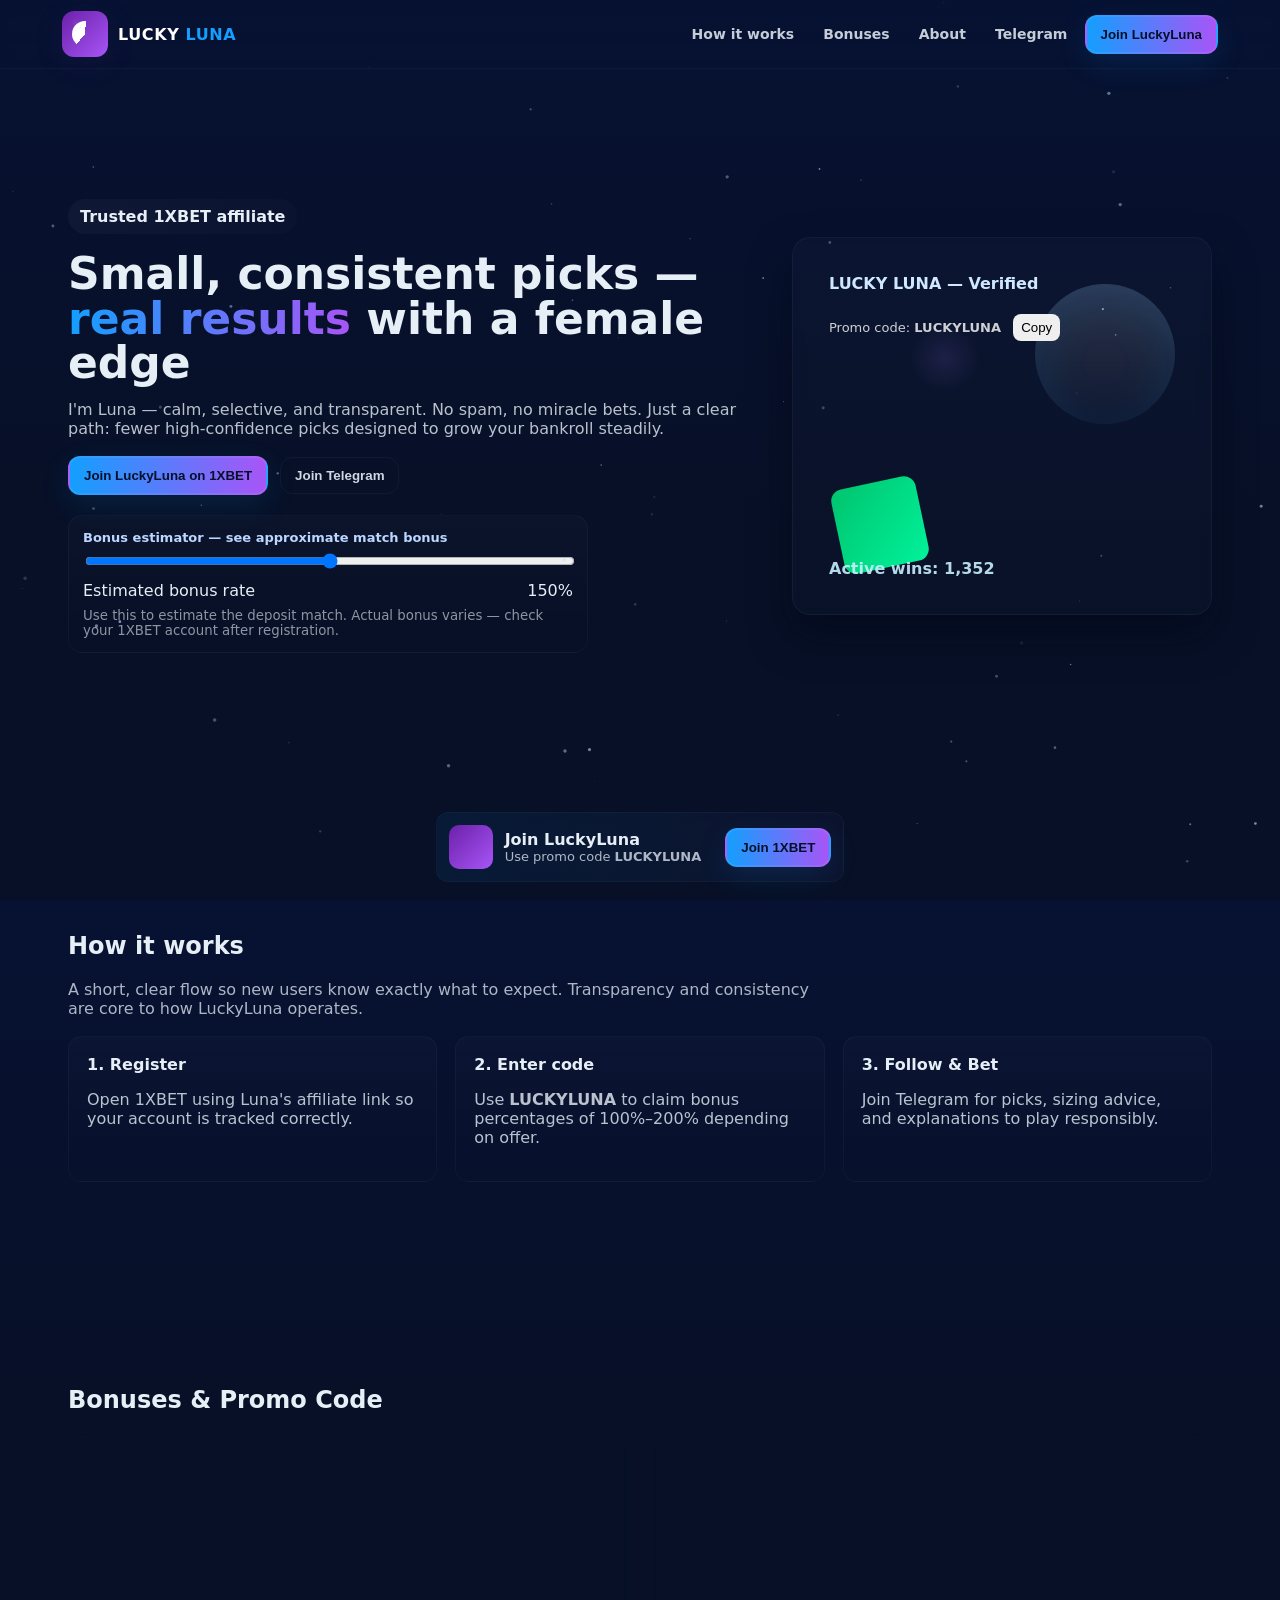
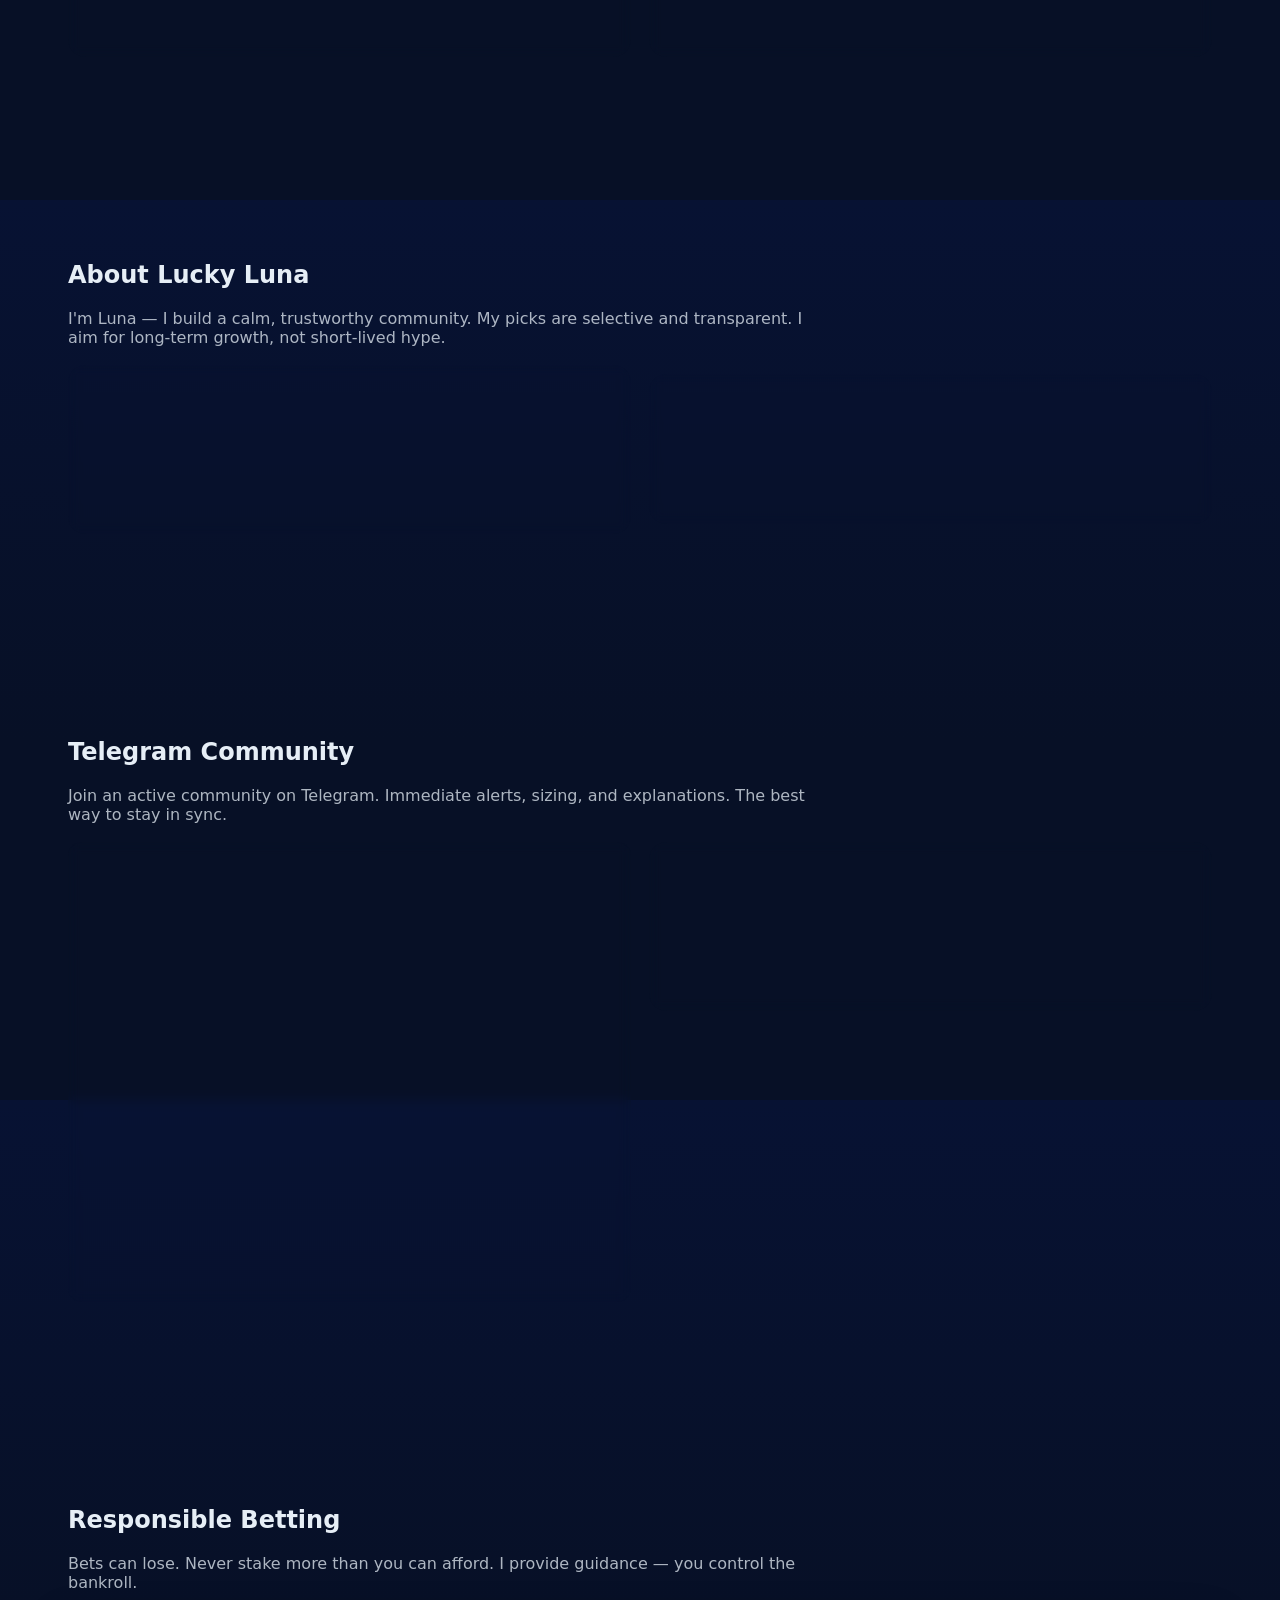
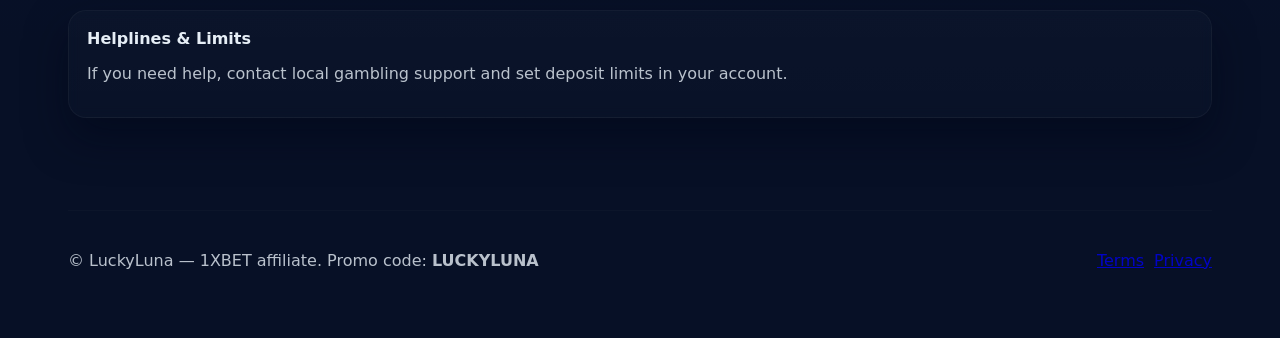
==== index.html @ 3ec14c0b "Create index.html" ====
<!doctype html>
<html lang="en">
<head>
  <meta charset="utf-8" />
  <meta name="viewport" content="width=device-width,initial-scale=1" />
  <title>LuckyLuna — Join Lucky, Win Smart</title>
  <meta name="description" content="LuckyLuna — trusted 1XBET affiliate. Join Luna's Telegram for selective, high-confidence picks. Use promo code LUCKYLUNA." />
  <link rel="icon" href="data:," />
  <style>
    /* ========== VARIABLES ========== */
    :root{
      --blue:#139FFF;
      --navy:#071233;
      --purple-1:#6b21a8;
      --purple-2:#a855f7;
      --gold:#d4af37;
      --glass: rgba(255,255,255,0.06);
      --glass-2: rgba(10,10,30,0.45);
      --max-width:1200px;
      --radius:18px;
      --ease: cubic-bezier(.22,.9,.32,1);
      font-family: Inter, ui-sans-serif, system-ui, -apple-system, 'Segoe UI', Roboto, 'Helvetica Neue', Arial;
    }

    /* ========== LAYOUT ========== */
    *{box-sizing:border-box}
    html,body{height:100%}
    body{
      margin:0;background:linear-gradient(180deg,var(--navy),#071026 60%);
      color:#e6eef6; -webkit-font-smoothing:antialiased; -moz-osx-font-smoothing:grayscale;
      overflow-x:hidden;
    }
    .container{max-width:var(--max-width);margin:0 auto;padding:28px}

    header{position:fixed;left:0;right:0;top:0;z-index:60;backdrop-filter: blur(6px);background:linear-gradient(180deg, rgba(7,18,51,0.55), rgba(7,18,51,0.15));border-bottom:1px solid rgba(255,255,255,0.03)}
    .nav{display:flex;align-items:center;gap:18px;height:68px;max-width:var(--max-width);margin:0 auto;padding:0 22px}
    .brand{display:flex;align-items:center;gap:10px}
    .logo{width:46px;height:46px;border-radius:12px;background: radial-gradient(circle at 30% 25%, rgba(255,255,255,0.06), transparent 10%), linear-gradient(135deg,var(--purple-1),var(--purple-2));display:flex;align-items:center;justify-content:center;box-shadow:0 6px 30px rgba(102,51,153,0.12)}
    .logo .moon{width:26px;height:26px;position:relative}
    .logo .moon:before{content:'';position:absolute;left:0;top:0;width:100%;height:100%;border-radius:50%;background:conic-gradient(from 220deg at 50% 50%, #fff 0 40%, transparent 40%)}
    .wordmark{font-weight:700;font-size:16px;letter-spacing:0.6px}
    .wordmark .luna{color:var(--blue);}

    .spacer{flex:1}
    nav a{color:rgba(230,238,246,0.85);text-decoration:none;padding:8px 12px;border-radius:10px;font-weight:600;font-size:14px}
    nav a:hover{background:rgba(255,255,255,0.03)}
    .cta{background:linear-gradient(90deg,var(--blue),var(--purple-2));padding:10px 14px;border-radius:12px;color:#051029;font-weight:800;border:2px solid rgba(255,255,255,0.06);box-shadow:0 10px 30px rgba(19,159,255,0.12);cursor:pointer}

    /* ========== HERO ========== */
    .hero{min-height:88vh;display:grid;grid-template-columns:1fr 420px;align-items:center;gap:36px;padding-top:96px}
    .hero-left{padding:24px 0}
    .eyebrow{display:inline-block;background:linear-gradient(90deg,rgba(255,255,255,0.03),rgba(255,255,255,0.01));padding:8px 12px;border-radius:999px;font-weight:700;margin-bottom:18px}
    h1{font-size:44px;line-height:1.02;margin:0 0 14px}
    .h-accent{background:linear-gradient(90deg,var(--blue),var(--purple-2));-webkit-background-clip:text;background-clip:text;color:transparent}
    p.lead{color:rgba(230,238,246,0.8);font-size:16px;margin:0 0 18px}
    .cta-row{display:flex;gap:12px;align-items:center}

    /* bonus estimator */
    .estimator{margin-top:20px;background:linear-gradient(180deg, rgba(255,255,255,0.02), transparent);padding:14px;border-radius:14px;border:1px solid rgba(255,255,255,0.03);max-width:520px}
    .estimator label{display:block;color:#bcd6ff;font-weight:700;font-size:13px;margin-bottom:6px}
    .slider{width:100%}
    .est-result{display:flex;justify-content:space-between;align-items:center;margin-top:8px}

    /* right panel card */
    .card{background:linear-gradient(180deg, rgba(255,255,255,0.02), rgba(255,255,255,0.01));padding:18px;border-radius:18px;border:1px solid rgba(255,255,255,0.04);backdrop-filter: blur(6px);box-shadow:0 20px 40px rgba(2,6,23,0.5)}
    .moon-visual{height:340px;position:relative;border-radius:12px;overflow:hidden;background:radial-gradient(ellipse at 35% 30%, rgba(167,119,255,0.12), transparent 10%)}
    .moon-visual .moon{position:absolute;right:18px;top:28px;width:140px;height:140px;border-radius:50%;box-shadow:0 10px 50px rgba(19,159,255,0.12) inset;background:linear-gradient(180deg,#ffffff22,#ffffff05)}
    .clover{position:absolute;left:26px;bottom:28px;width:86px;height:86px;border-radius:12px;background:linear-gradient(135deg,#00c46e,#00f29b);transform:rotate(-12deg);display:flex;align-items:center;justify-content:center}

    /* sections */
    section{padding:92px 0}
    .grid-3{display:grid;grid-template-columns:repeat(3,1fr);gap:18px}
    .feature{padding:18px;border-radius:14px;background:linear-gradient(180deg, rgba(255,255,255,0.02), transparent);border:1px solid rgba(255,255,255,0.03)}

    /* telegram preview */
    .tg-preview{background:linear-gradient(180deg,#06102a 0%, rgba(9,15,38,0.6) 100%);border-radius:14px;padding:12px;height:460px;overflow:hidden}
    .tg-header{display:flex;align-items:center;gap:10px;padding:8px}
    .tg-msg{background:linear-gradient(180deg, rgba(255,255,255,0.02), transparent);padding:12px;border-radius:12px;margin:8px 0;max-width:340px}

    /* footer */
    footer{padding:40px 0;border-top:1px solid rgba(255,255,255,0.02)}

    /* responsive */
    @media (max-width:980px){
      .hero{grid-template-columns:1fr;gap:18px;padding-top:120px}
      .moon-visual{height:260px}
      .grid-3{grid-template-columns:1fr}
      nav a.hide-mobile{display:none}
    }

    /* small micro animations */
    .pulse{animation:pulse 3s infinite}
    @keyframes pulse{0%{transform:scale(1)}50%{transform:scale(1.02)}100%{transform:scale(1)}}
    .floaty{animation:floaty 8s infinite}
    @keyframes floaty{0%{transform:translateY(0)}50%{transform:translateY(-10px)}100%{transform:translateY(0)}}

    /* sticky CTA */
    .sticky-cta{position:fixed;left:18px;right:18px;bottom:18px;z-index:80;display:flex;justify-content:center}
    .sticky-inner{max-width:900px;background:linear-gradient(90deg, rgba(19,159,255,0.08), rgba(168,101,255,0.04));padding:12px;border-radius:12px;display:flex;align-items:center;gap:12px;backdrop-filter: blur(6px);border:1px solid rgba(255,255,255,0.03)}

    /* exit modal */
    .modal{position:fixed;inset:0;background:linear-gradient(180deg, rgba(2,4,20,0.6), rgba(2,4,20,0.85));display:flex;align-items:center;justify-content:center;z-index:200;display:none}
    .modal .modal-card{width:560px;padding:26px;border-radius:14px;background:linear-gradient(180deg, rgba(255,255,255,0.02), transparent);border:1px solid rgba(255,255,255,0.04)}
  </style>
</head>
<body>
  <header>
    <div class="nav container">
      <div class="brand">
        <div class="logo" aria-hidden>
          <div class="moon"></div>
        </div>
        <div class="wordmark"><span style="color:#fff;font-weight:800">LUCKY</span> <span class="luna">LUNA</span></div>
      </div>
      <div class="spacer"></div>
      <nav>
        <a href="#how" class="hide-mobile">How it works</a>
        <a href="#bonuses" class="hide-mobile">Bonuses</a>
        <a href="#about" class="hide-mobile">About</a>
        <a href="#telegram">Telegram</a>
        <button class="cta" id="topCta">Join LuckyLuna</button>
      </nav>
    </div>
  </header>

  <main class="container">
    <!-- HERO -->
    <section class="hero">
      <div class="hero-left">
        <div class="eyebrow">Trusted 1XBET affiliate</div>
        <h1>Small, consistent picks — <span class="h-accent">real results</span> with a female edge</h1>
        <p class="lead">I'm Luna — calm, selective, and transparent. No spam, no miracle bets. Just a clear path: fewer high-confidence picks designed to grow your bankroll steadily.</p>
        <div class="cta-row">
          <button class="cta" id="joinBtn">Join LuckyLuna on 1XBET</button>
          <button id="tgJoin" style="background:transparent;border:1px solid rgba(255,255,255,0.04);padding:10px 14px;border-radius:12px;color:rgba(230,238,246,0.9);font-weight:700">Join Telegram</button>
        </div>

        <div class="estimator" aria-hidden>
          <label for="depositRange">Bonus estimator — see approximate match bonus</label>
          <input id="depositRange" class="slider" type="range" min="100" max="200" step="1" value="150">
          <div class="est-result">
            <div>Estimated bonus rate</div>
            <div id="estVal">150%</div>
          </div>
          <small style="opacity:0.6;display:block;margin-top:8px">Use this to estimate the deposit match. Actual bonus varies — check your 1XBET account after registration.</small>
        </div>
      </div>

      <div class="card">
        <div class="moon-visual">
          <div class="moon pulse"></div>
          <div class="clover floaty"></div>
          <div style="position:absolute;left:18px;top:18px;color:#cfe8ff;font-weight:700">LUCKY LUNA — Verified</div>
          <div style="position:absolute;left:18px;top:58px;color:rgba(255,255,255,0.8);font-size:13px">Promo code: <strong id="promo">LUCKYLUNA</strong> <button id="copyPromo" style="margin-left:8px;padding:6px 8px;border-radius:8px;border:none;cursor:pointer">Copy</button></div>
          <div style="position:absolute;left:18px;bottom:18px;color:rgba(200,240,255,0.9);font-weight:700">Active wins: <span id="wins">1,352</span></div>
        </div>
      </div>
    </section>

    <!-- HOW IT WORKS -->
    <section id="how">
      <h2>How it works</h2>
      <p style="max-width:760px;color:rgba(230,238,246,0.75)">A short, clear flow so new users know exactly what to expect. Transparency and consistency are core to how LuckyLuna operates.</p>
      <div class="grid-3" style="margin-top:18px">
        <div class="feature" id="step1"><strong>1. Register</strong><p style="opacity:0.8">Open 1XBET using Luna's affiliate link so your account is tracked correctly.</p></div>
        <div class="feature" id="step2"><strong>2. Enter code</strong><p style="opacity:0.8">Use <strong>LUCKYLUNA</strong> to claim bonus percentages of 100%–200% depending on offer.</p></div>
        <div class="feature" id="step3"><strong>3. Follow & Bet</strong><p style="opacity:0.8">Join Telegram for picks, sizing advice, and explanations to play responsibly.</p></div>
      </div>
    </section>

    <!-- BONUSES -->
    <section id="bonuses">
      <h2>Bonuses & Promo Code</h2>
      <div style="display:flex;gap:18px;flex-wrap:wrap;margin-top:18px">
        <div class="card" style="flex:1;min-width:260px">
          <h3>Sports bonus</h3>
          <p style="opacity:0.8">Typical deposit match for new users. Use the estimator above for a quick idea.</p>
          <ul style="opacity:0.9">
            <li>Copy promo code with one tap</li>
            <li>Tiered bonus — check your region</li>
            <li>Wagering requirements apply</li>
          </ul>
        </div>
        <div class="card" style="flex:1;min-width:260px">
          <h3>Casino offers</h3>
          <p style="opacity:0.8">Different campaigns for casino players. Always read terms.</p>
        </div>
      </div>
    </section>

    <!-- ABOUT -->
    <section id="about">
      <h2>About Lucky Luna</h2>
      <p style="max-width:760px;color:rgba(230,238,246,0.75)">I'm Luna — I build a calm, trustworthy community. My picks are selective and transparent. I aim for long-term growth, not short-lived hype.</p>
      <div style="display:flex;gap:18px;align-items:center;margin-top:18px;flex-wrap:wrap">
        <div class="card" style="min-width:320px;flex:1">
          <h3>My promise</h3>
          <ul style="opacity:0.9">
            <li>Explain every pick</li>
            <li>Publish results & staking plans</li>
            <li>Respect bankroll management</li>
          </ul>
        </div>
        <div class="card" style="min-width:280px;flex:1">
          <h3>Visual proof</h3>
          <p style="opacity:0.8">Live counters and selective screenshot proof shared for transparency.</p>
        </div>
      </div>
    </section>

    <!-- TELEGRAM -->
    <section id="telegram">
      <h2>Telegram Community</h2>
      <p style="max-width:760px;color:rgba(230,238,246,0.75)">Join an active community on Telegram. Immediate alerts, sizing, and explanations. The best way to stay in sync.</p>
      <div style="display:flex;gap:18px;margin-top:18px;flex-wrap:wrap">
        <div style="flex:1;min-width:320px">
          <div class="tg-preview card">
            <div class="tg-header"><div style="width:42px;height:42px;border-radius:10px;background:linear-gradient(135deg,var(--purple-1),var(--purple-2));"></div><div><strong>LuckyLuna</strong><div style="opacity:0.6;font-size:13px">Verified picks • 1XBET affiliate</div></div></div>
            <div class="tg-msg"><strong>Match: Arsenal vs Chelsea</strong><div style="opacity:0.8;font-size:13px">Single — Arsenal +0.75 — Stake: 2 units — Reason: strong away form</div></div>
            <div class="tg-msg" style="background:linear-gradient(90deg, rgba(19,159,255,0.04), transparent)"><strong>Win: +1.8 units</strong><div style="opacity:0.85;font-size:13px">Closed pick with proof attached in the channel.</div></div>
            <div style="position:absolute;right:14px;bottom:14px"><button class="cta" id="tgCta">Open Telegram</button></div>
          </div>
        </div>

        <div style="flex:1;min-width:280px">
          <div class="card">
            <h3>Why join</h3>
            <ul style="opacity:0.9">
              <li>Instant push alerts</li>
              <li>Short analysis & staking size</li>
              <li>Community chat (VIP later)</li>
            </ul>
          </div>
        </div>
      </div>
    </section>

    <!-- RESPONSIBLE BETTING -->
    <section id="responsible">
      <h2>Responsible Betting</h2>
      <p style="max-width:760px;color:rgba(230,238,246,0.75)">Bets can lose. Never stake more than you can afford. I provide guidance — you control the bankroll.</p>
      <div style="margin-top:18px" class="card">
        <strong>Helplines & Limits</strong>
        <p style="opacity:0.8">If you need help, contact local gambling support and set deposit limits in your account.</p>
      </div>
    </section>

    <footer>
      <div style="display:flex;align-items:center;justify-content:space-between;gap:18px;flex-wrap:wrap">
        <div style="opacity:0.8">© LuckyLuna — 1XBET affiliate. Promo code: <strong>LUCKYLUNA</strong></div>
        <div style="display:flex;gap:10px;align-items:center"><a href="#" style="opacity:0.8">Terms</a><a href="#" style="opacity:0.8">Privacy</a></div>
      </div>
    </footer>
  </main>

  <div class="sticky-cta">
    <div class="sticky-inner">
      <div style="display:flex;align-items:center;gap:12px">
        <div style="width:44px;height:44px;border-radius:10px;background:linear-gradient(135deg,var(--purple-1),var(--purple-2))"></div>
        <div>
          <div style="font-weight:800">Join LuckyLuna</div>
          <div style="opacity:0.75;font-size:13px">Use promo code <strong>LUCKYLUNA</strong></div>
        </div>
      </div>
      <div style="flex:1"></div>
      <button class="cta" id="stickyJoin">Join 1XBET</button>
    </div>
  </div>

  <!-- Exit modal -->
  <div class="modal" id="exitModal" role="dialog" aria-hidden>
    <div class="modal-card">
      <h3>Wait — grab the bonus</h3>
      <p style="opacity:0.85">Use the promo code <strong>LUCKYLUNA</strong> and get a bonus on your first deposit. Quick link below.</p>
      <div style="display:flex;gap:8px;justify-content:flex-end;margin-top:18px">
        <button id="closeExit" style="padding:8px 12px;border-radius:10px;background:transparent;border:1px solid rgba(255,255,255,0.04)">No thanks</button>
        <button class="cta" id="exitJoin">Claim bonus</button>
      </div>
    </div>
  </div>

  <script>
    // ========== CONFIG ==========
    const AFFILIATE_LINK = 'https://example-affiliate-1xbet.com/?ref=LUCKYLUNA'; // REPLACE
    const TELEGRAM_LINK = 'https://t.me/yourchannel'; // REPLACE
    const PROMO = 'LUCKYLUNA';

    // copy promo
    document.getElementById('copyPromo').addEventListener('click', async ()=>{
      try{ await navigator.clipboard.writeText(PROMO); alert('Promo code copied!'); }
      catch(e){ prompt('Copy promo code', PROMO); }
    });

    // estimator
    const range = document.getElementById('depositRange');
    const estVal = document.getElementById('estVal');
    range.addEventListener('input', ()=>{ estVal.textContent = range.value + '%' });

    // ctas
    function openAffiliate(){ window.open(AFFILIATE_LINK, '_blank'); }
    function openTelegram(){ window.open(TELEGRAM_LINK, '_blank'); }
    document.getElementById('joinBtn').addEventListener('click', openAffiliate);
    document.getElementById('topCta').addEventListener('click', openAffiliate);
    document.getElementById('stickyJoin').addEventListener('click', openAffiliate);
    document.getElementById('tgJoin').addEventListener('click', openTelegram);
    document.getElementById('tgCta').addEventListener('click', openTelegram);

    // sticky animation: pop once when scrolled
    let popped=false; window.addEventListener('scroll', ()=>{ const s = document.querySelector('.sticky-inner'); if(!popped && window.scrollY>200){ s.style.transform='translateY(-6px)'; s.style.transition='transform .45s var(--ease)'; popped=true; setTimeout(()=>s.style.transform='translateY(0)',900); } });

    // exit-intent modal (desktop: mouseleave; mobile: timer)
    let exitShown=false;
    function showExit(){ if(exitShown) return; exitShown=true; document.getElementById('exitModal').style.display='flex'; }
    document.getElementById('closeExit').addEventListener('click', ()=>{ document.getElementById('exitModal').style.display='none'; });
    document.getElementById('exitJoin').addEventListener('click', ()=>{ openAffiliate(); document.getElementById('exitModal').style.display='none'; });
    document.addEventListener('mouseout', (e)=>{ if(e.clientY < 10 && !exitShown) showExit(); });
    // mobile fallback: show after 20s
    setTimeout(()=>{ if(window.innerWidth<800 && !exitShown) showExit(); },20000);

    // small animated counters (fake live)
    function randomInt(min,max){return Math.floor(Math.random()*(max-min+1))+min}
    const winsEl = document.getElementById('wins');
    setInterval(()=>{ winsEl.textContent = (1350 + randomInt(0,50)).toString(); },4200);

    // simple deep-link hash nav smooth scroll
    document.querySelectorAll('a[href^="#"]').forEach(a=>{ a.addEventListener('click', (e)=>{ e.preventDefault(); const target = document.querySelector(a.getAttribute('href')); if(target) target.scrollIntoView({behavior:'smooth',block:'start'}); }); });

    // lightweight particle effect (canvas)
    (function(){ const canvas = document.createElement('canvas'); canvas.style.position='fixed'; canvas.style.left=0; canvas.style.top=0; canvas.style.width='100%'; canvas.style.height='100%'; canvas.style.zIndex=0; canvas.style.pointerEvents='none'; document.body.appendChild(canvas);
      const ctx = canvas.getContext('2d'); function resize(){ canvas.width = innerWidth; canvas.height = innerHeight; }
      addEventListener('resize', resize); resize();
      const particles=[]; for(let i=0;i<70;i++){ particles.push({x:Math.random()*canvas.width,y:Math.random()*canvas.height,alpha:Math.random()*0.6+0.1,r:Math.random()*1.4+0.4,vy:Math.random()*0.3+0.05}) }
      function frame(){ ctx.clearRect(0,0,canvas.width,canvas.height); for(const p of particles){ p.y -= p.vy; if(p.y<0) p.y = canvas.height + Math.random()*40; ctx.globalAlpha = p.alpha; ctx.beginPath(); ctx.arc(p.x,p.y,p.r,0,Math.PI*2); ctx.fillStyle = '#bcd6ff'; ctx.fill(); }
        requestAnimationFrame(frame);
      }
      frame();
    })();

    // small onboarding microflow for affiliates to update links (dev-friendly)
    // NOTE: replace AFFILIATE_LINK and TELEGRAM_LINK with actual URLs
  </script>
</body>
</html>
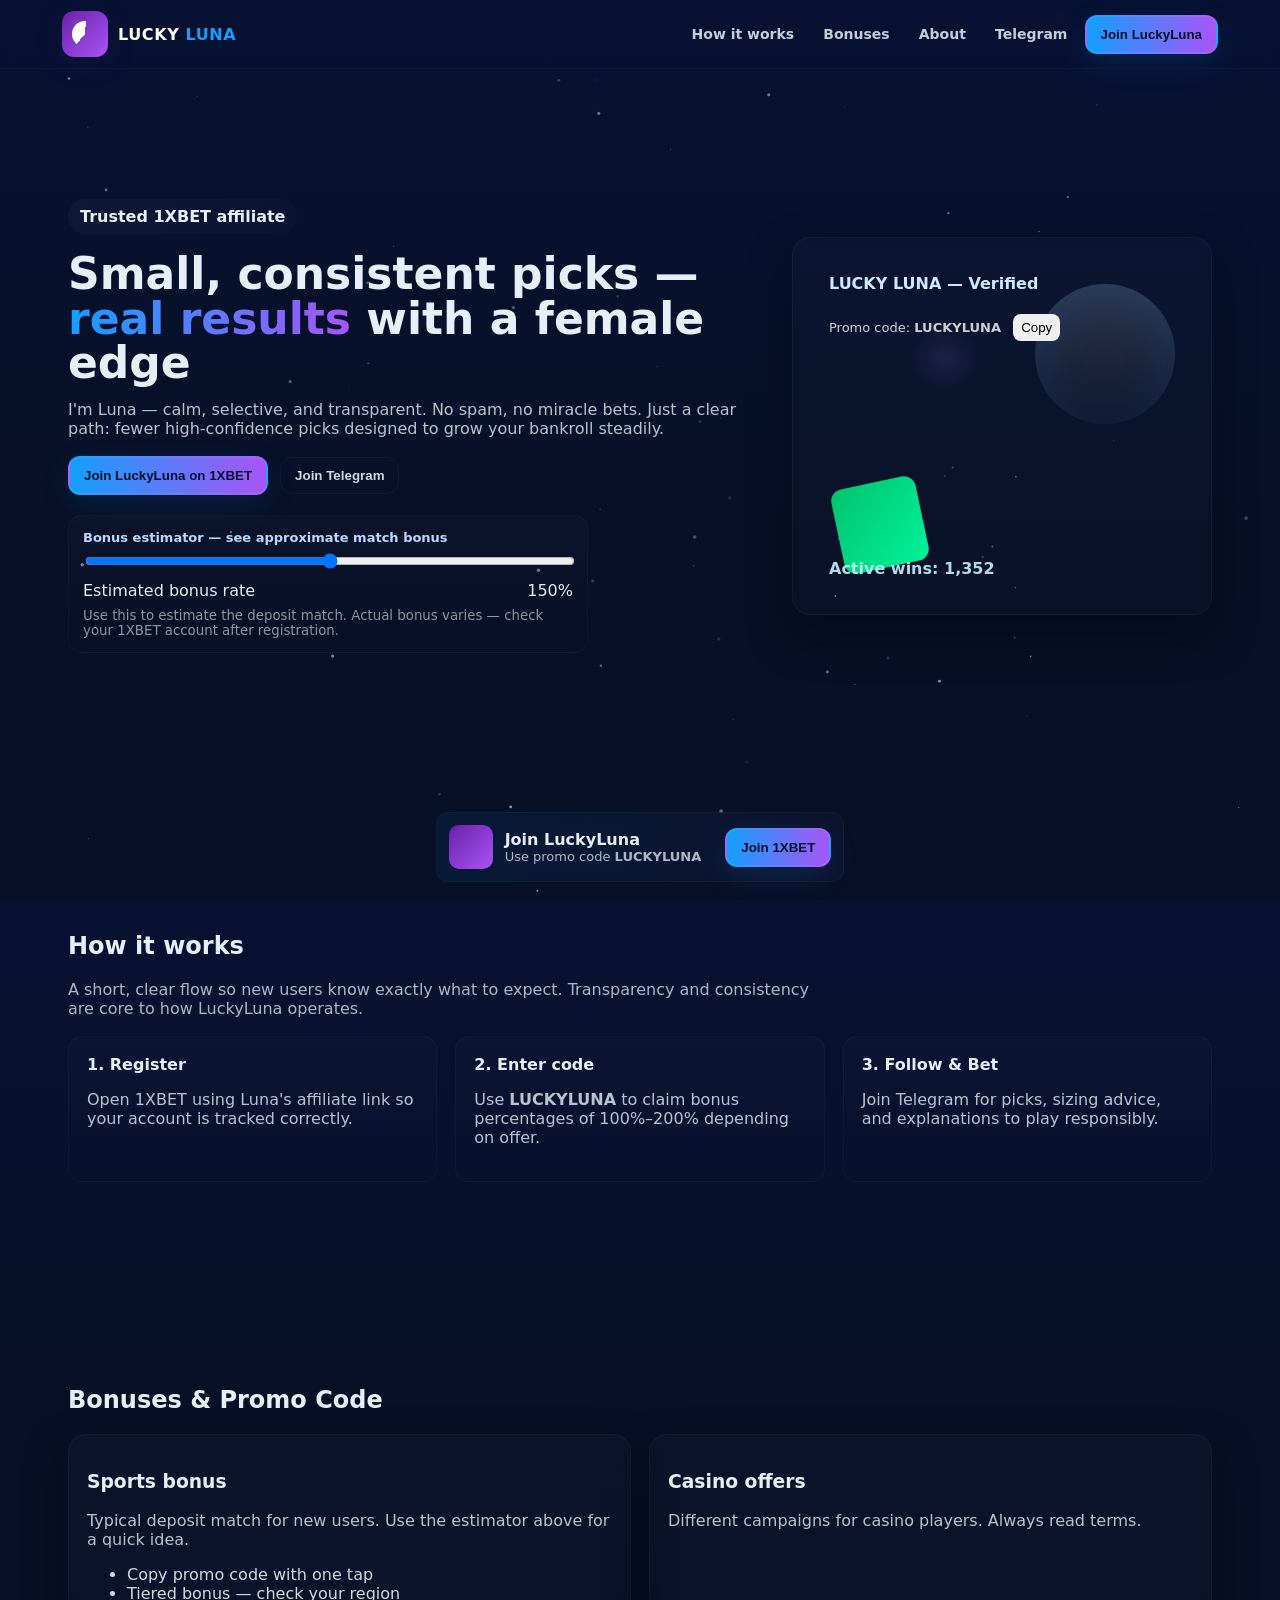
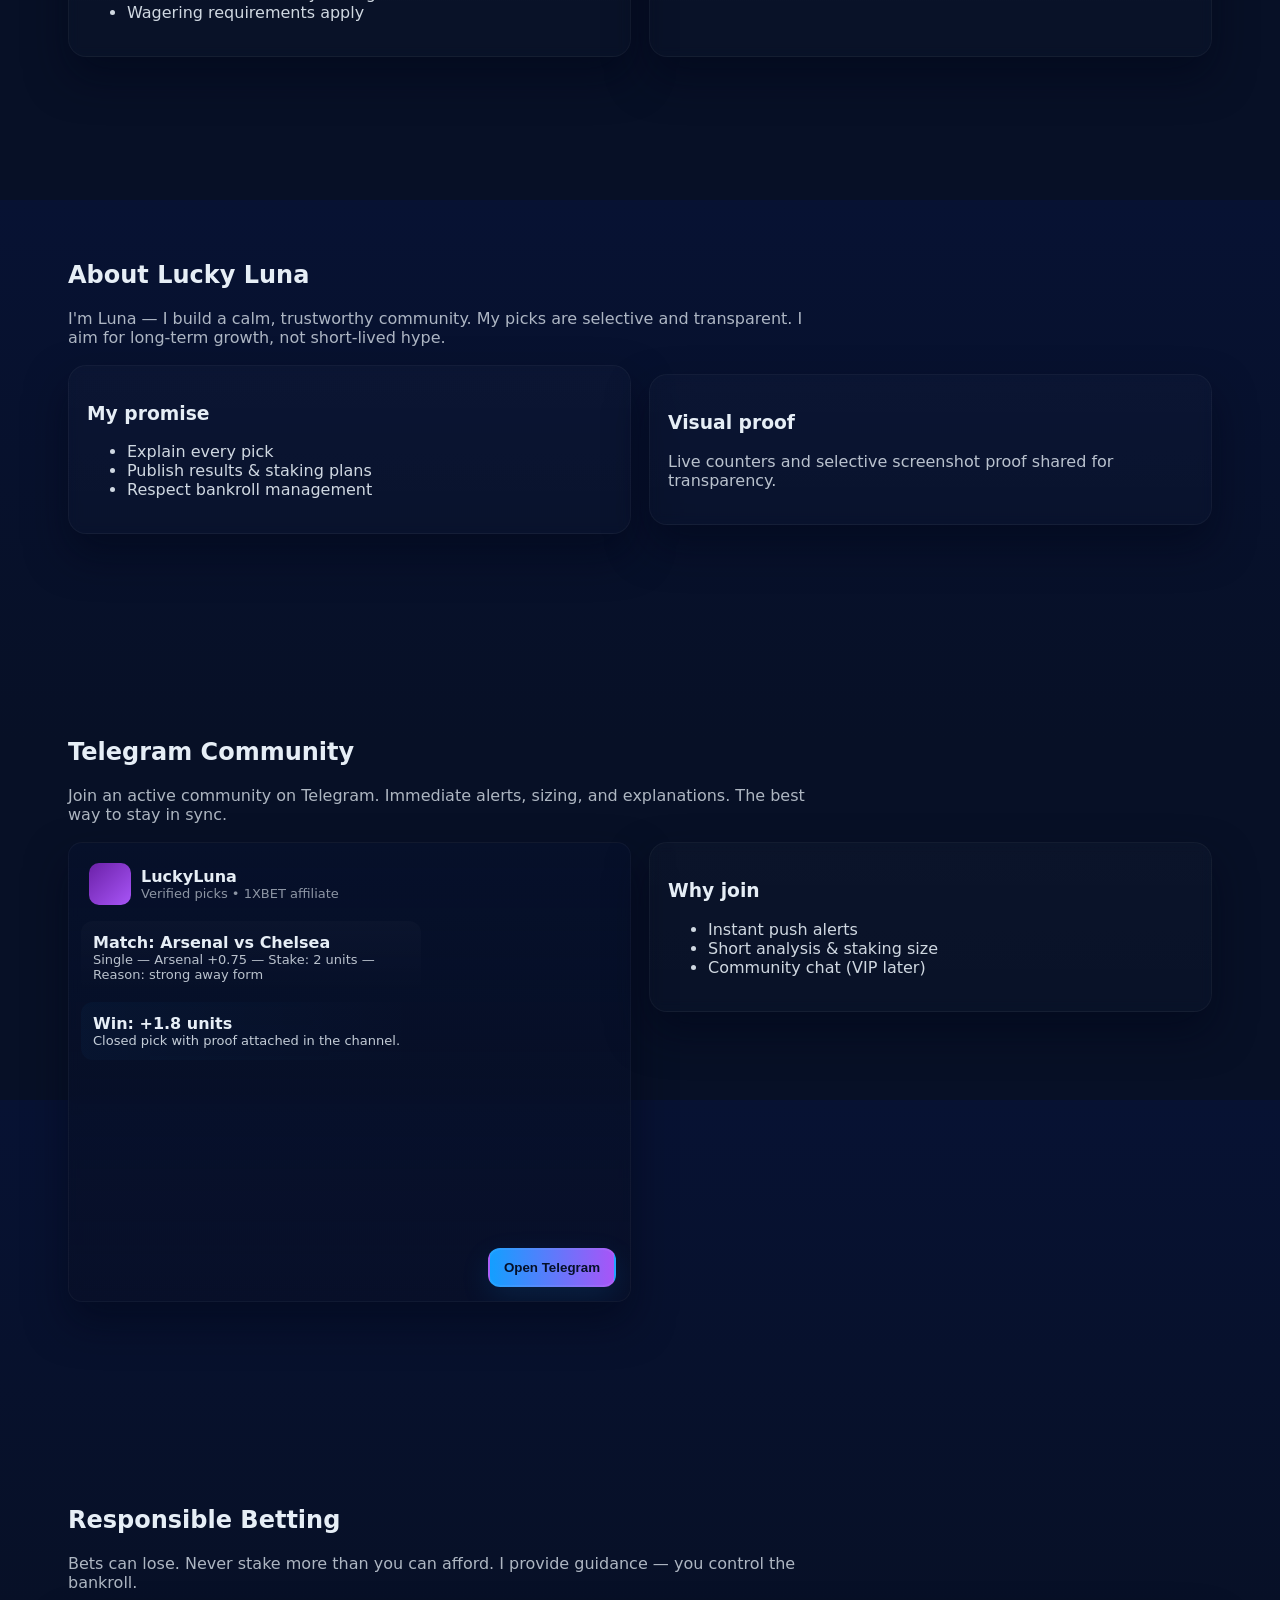
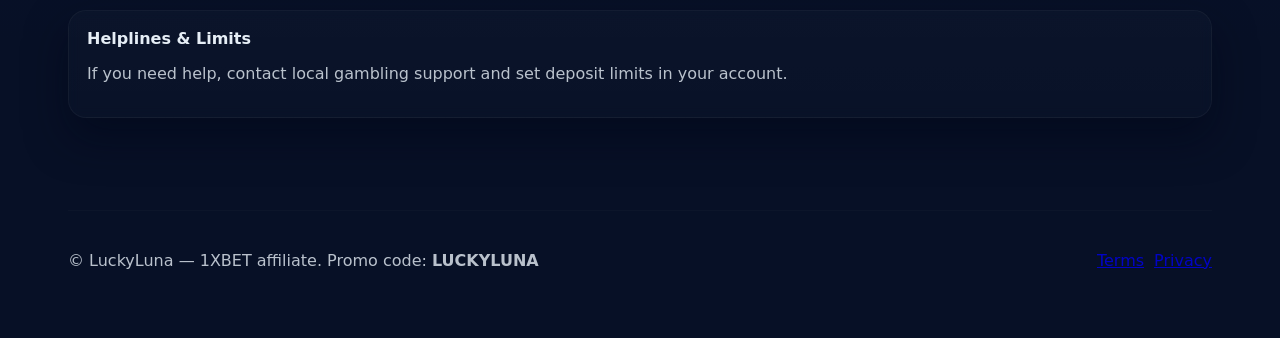
==== commit 560545e4: "Update index.html" ====
--- a/index.html
+++ b/index.html
@@ -281,9 +281,9 @@
 
   <script>
     // ========== CONFIG ==========
-    const AFFILIATE_LINK = 'https://example-affiliate-1xbet.com/?ref=LUCKYLUNA'; // REPLACE
-    const TELEGRAM_LINK = 'https://t.me/yourchannel'; // REPLACE
-    const PROMO = 'LUCKYLUNA';
+    const AFFILIATE_LINK = 'https://1xbet.com/en?tag=d_5038058m_1599c_'; // REPLACE
+    const TELEGRAM_LINK = 'https://t.me/LuckyLunaSignals'; // REPLACE
+    const PROMO = 'LLUNA1X';
 
     // copy promo
     document.getElementById('copyPromo').addEventListener('click', async ()=>{
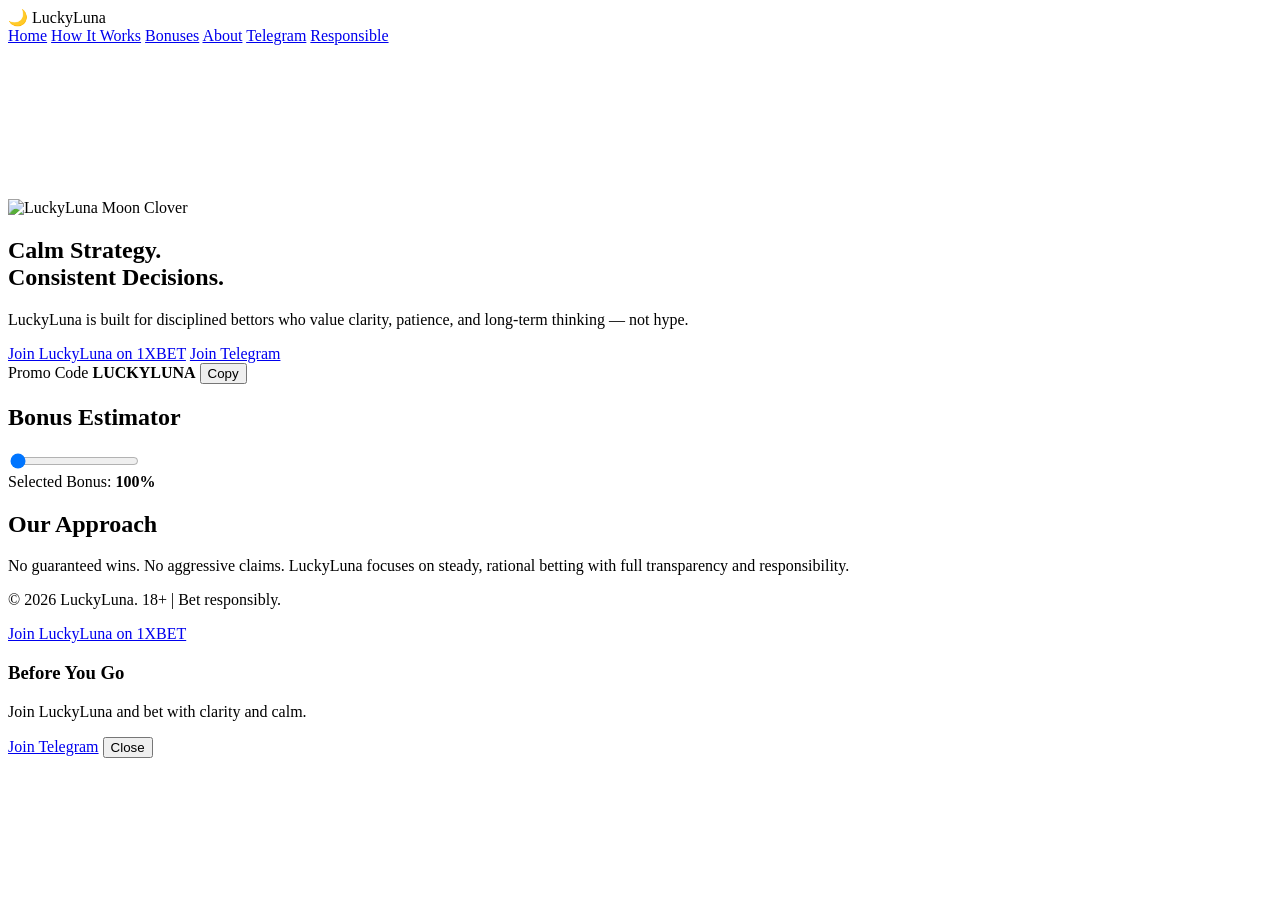
==== commit 8cfce8ac: "Create index.html" ====
--- a/index.html
+++ b/index.html
@@ -1,343 +1,94 @@
-<!doctype html>
+<!DOCTYPE html>
 <html lang="en">
 <head>
-  <meta charset="utf-8" />
-  <meta name="viewport" content="width=device-width,initial-scale=1" />
-  <title>LuckyLuna — Join Lucky, Win Smart</title>
-  <meta name="description" content="LuckyLuna — trusted 1XBET affiliate. Join Luna's Telegram for selective, high-confidence picks. Use promo code LUCKYLUNA." />
-  <link rel="icon" href="data:," />
-  <style>
-    /* ========== VARIABLES ========== */
-    :root{
-      --blue:#139FFF;
-      --navy:#071233;
-      --purple-1:#6b21a8;
-      --purple-2:#a855f7;
-      --gold:#d4af37;
-      --glass: rgba(255,255,255,0.06);
-      --glass-2: rgba(10,10,30,0.45);
-      --max-width:1200px;
-      --radius:18px;
-      --ease: cubic-bezier(.22,.9,.32,1);
-      font-family: Inter, ui-sans-serif, system-ui, -apple-system, 'Segoe UI', Roboto, 'Helvetica Neue', Arial;
-    }
-
-    /* ========== LAYOUT ========== */
-    *{box-sizing:border-box}
-    html,body{height:100%}
-    body{
-      margin:0;background:linear-gradient(180deg,var(--navy),#071026 60%);
-      color:#e6eef6; -webkit-font-smoothing:antialiased; -moz-osx-font-smoothing:grayscale;
-      overflow-x:hidden;
-    }
-    .container{max-width:var(--max-width);margin:0 auto;padding:28px}
-
-    header{position:fixed;left:0;right:0;top:0;z-index:60;backdrop-filter: blur(6px);background:linear-gradient(180deg, rgba(7,18,51,0.55), rgba(7,18,51,0.15));border-bottom:1px solid rgba(255,255,255,0.03)}
-    .nav{display:flex;align-items:center;gap:18px;height:68px;max-width:var(--max-width);margin:0 auto;padding:0 22px}
-    .brand{display:flex;align-items:center;gap:10px}
-    .logo{width:46px;height:46px;border-radius:12px;background: radial-gradient(circle at 30% 25%, rgba(255,255,255,0.06), transparent 10%), linear-gradient(135deg,var(--purple-1),var(--purple-2));display:flex;align-items:center;justify-content:center;box-shadow:0 6px 30px rgba(102,51,153,0.12)}
-    .logo .moon{width:26px;height:26px;position:relative}
-    .logo .moon:before{content:'';position:absolute;left:0;top:0;width:100%;height:100%;border-radius:50%;background:conic-gradient(from 220deg at 50% 50%, #fff 0 40%, transparent 40%)}
-    .wordmark{font-weight:700;font-size:16px;letter-spacing:0.6px}
-    .wordmark .luna{color:var(--blue);}
-
-    .spacer{flex:1}
-    nav a{color:rgba(230,238,246,0.85);text-decoration:none;padding:8px 12px;border-radius:10px;font-weight:600;font-size:14px}
-    nav a:hover{background:rgba(255,255,255,0.03)}
-    .cta{background:linear-gradient(90deg,var(--blue),var(--purple-2));padding:10px 14px;border-radius:12px;color:#051029;font-weight:800;border:2px solid rgba(255,255,255,0.06);box-shadow:0 10px 30px rgba(19,159,255,0.12);cursor:pointer}
-
-    /* ========== HERO ========== */
-    .hero{min-height:88vh;display:grid;grid-template-columns:1fr 420px;align-items:center;gap:36px;padding-top:96px}
-    .hero-left{padding:24px 0}
-    .eyebrow{display:inline-block;background:linear-gradient(90deg,rgba(255,255,255,0.03),rgba(255,255,255,0.01));padding:8px 12px;border-radius:999px;font-weight:700;margin-bottom:18px}
-    h1{font-size:44px;line-height:1.02;margin:0 0 14px}
-    .h-accent{background:linear-gradient(90deg,var(--blue),var(--purple-2));-webkit-background-clip:text;background-clip:text;color:transparent}
-    p.lead{color:rgba(230,238,246,0.8);font-size:16px;margin:0 0 18px}
-    .cta-row{display:flex;gap:12px;align-items:center}
-
-    /* bonus estimator */
-    .estimator{margin-top:20px;background:linear-gradient(180deg, rgba(255,255,255,0.02), transparent);padding:14px;border-radius:14px;border:1px solid rgba(255,255,255,0.03);max-width:520px}
-    .estimator label{display:block;color:#bcd6ff;font-weight:700;font-size:13px;margin-bottom:6px}
-    .slider{width:100%}
-    .est-result{display:flex;justify-content:space-between;align-items:center;margin-top:8px}
-
-    /* right panel card */
-    .card{background:linear-gradient(180deg, rgba(255,255,255,0.02), rgba(255,255,255,0.01));padding:18px;border-radius:18px;border:1px solid rgba(255,255,255,0.04);backdrop-filter: blur(6px);box-shadow:0 20px 40px rgba(2,6,23,0.5)}
-    .moon-visual{height:340px;position:relative;border-radius:12px;overflow:hidden;background:radial-gradient(ellipse at 35% 30%, rgba(167,119,255,0.12), transparent 10%)}
-    .moon-visual .moon{position:absolute;right:18px;top:28px;width:140px;height:140px;border-radius:50%;box-shadow:0 10px 50px rgba(19,159,255,0.12) inset;background:linear-gradient(180deg,#ffffff22,#ffffff05)}
-    .clover{position:absolute;left:26px;bottom:28px;width:86px;height:86px;border-radius:12px;background:linear-gradient(135deg,#00c46e,#00f29b);transform:rotate(-12deg);display:flex;align-items:center;justify-content:center}
-
-    /* sections */
-    section{padding:92px 0}
-    .grid-3{display:grid;grid-template-columns:repeat(3,1fr);gap:18px}
-    .feature{padding:18px;border-radius:14px;background:linear-gradient(180deg, rgba(255,255,255,0.02), transparent);border:1px solid rgba(255,255,255,0.03)}
-
-    /* telegram preview */
-    .tg-preview{background:linear-gradient(180deg,#06102a 0%, rgba(9,15,38,0.6) 100%);border-radius:14px;padding:12px;height:460px;overflow:hidden}
-    .tg-header{display:flex;align-items:center;gap:10px;padding:8px}
-    .tg-msg{background:linear-gradient(180deg, rgba(255,255,255,0.02), transparent);padding:12px;border-radius:12px;margin:8px 0;max-width:340px}
-
-    /* footer */
-    footer{padding:40px 0;border-top:1px solid rgba(255,255,255,0.02)}
-
-    /* responsive */
-    @media (max-width:980px){
-      .hero{grid-template-columns:1fr;gap:18px;padding-top:120px}
-      .moon-visual{height:260px}
-      .grid-3{grid-template-columns:1fr}
-      nav a.hide-mobile{display:none}
-    }
-
-    /* small micro animations */
-    .pulse{animation:pulse 3s infinite}
-    @keyframes pulse{0%{transform:scale(1)}50%{transform:scale(1.02)}100%{transform:scale(1)}}
-    .floaty{animation:floaty 8s infinite}
-    @keyframes floaty{0%{transform:translateY(0)}50%{transform:translateY(-10px)}100%{transform:translateY(0)}}
-
-    /* sticky CTA */
-    .sticky-cta{position:fixed;left:18px;right:18px;bottom:18px;z-index:80;display:flex;justify-content:center}
-    .sticky-inner{max-width:900px;background:linear-gradient(90deg, rgba(19,159,255,0.08), rgba(168,101,255,0.04));padding:12px;border-radius:12px;display:flex;align-items:center;gap:12px;backdrop-filter: blur(6px);border:1px solid rgba(255,255,255,0.03)}
-
-    /* exit modal */
-    .modal{position:fixed;inset:0;background:linear-gradient(180deg, rgba(2,4,20,0.6), rgba(2,4,20,0.85));display:flex;align-items:center;justify-content:center;z-index:200;display:none}
-    .modal .modal-card{width:560px;padding:26px;border-radius:14px;background:linear-gradient(180deg, rgba(255,255,255,0.02), transparent);border:1px solid rgba(255,255,255,0.04)}
-  </style>
+  <meta charset="UTF-8" />
+  <title>LuckyLuna — Calm, Consistent Betting on 1XBET</title>
+  <meta name="viewport" content="width=device-width, initial-scale=1.0" />
+  <meta name="description" content="LuckyLuna — a premium 1XBET affiliate focused on calm strategy, transparency, and long-term consistency." />
+  <link rel="stylesheet" href="assets/styles.css" />
 </head>
 <body>
-  <header>
-    <div class="nav container">
-      <div class="brand">
-        <div class="logo" aria-hidden>
-          <div class="moon"></div>
-        </div>
-        <div class="wordmark"><span style="color:#fff;font-weight:800">LUCKY</span> <span class="luna">LUNA</span></div>
-      </div>
-      <div class="spacer"></div>
-      <nav>
-        <a href="#how" class="hide-mobile">How it works</a>
-        <a href="#bonuses" class="hide-mobile">Bonuses</a>
-        <a href="#about" class="hide-mobile">About</a>
-        <a href="#telegram">Telegram</a>
-        <button class="cta" id="topCta">Join LuckyLuna</button>
-      </nav>
+
+<header class="site-header">
+  <div class="container nav">
+    <div class="brand">🌙 LuckyLuna</div>
+    <nav>
+      <a href="index.html">Home</a>
+      <a href="how-it-works.html">How It Works</a>
+      <a href="bonuses.html">Bonuses</a>
+      <a href="about.html">About</a>
+      <a href="telegram.html">Telegram</a>
+      <a href="responsible.html">Responsible</a>
+    </nav>
+  </div>
+</header>
+
+<main>
+
+<section class="hero">
+  <canvas id="particles"></canvas>
+
+  <div class="hero-content">
+    <div class="hero-visual">
+      <img src="assets/images/moon-clover.svg" class="floating-moon" alt="LuckyLuna Moon Clover" />
     </div>
-  </header>
 
-  <main class="container">
-    <!-- HERO -->
-    <section class="hero">
-      <div class="hero-left">
-        <div class="eyebrow">Trusted 1XBET affiliate</div>
-        <h1>Small, consistent picks — <span class="h-accent">real results</span> with a female edge</h1>
-        <p class="lead">I'm Luna — calm, selective, and transparent. No spam, no miracle bets. Just a clear path: fewer high-confidence picks designed to grow your bankroll steadily.</p>
-        <div class="cta-row">
-          <button class="cta" id="joinBtn">Join LuckyLuna on 1XBET</button>
-          <button id="tgJoin" style="background:transparent;border:1px solid rgba(255,255,255,0.04);padding:10px 14px;border-radius:12px;color:rgba(230,238,246,0.9);font-weight:700">Join Telegram</button>
-        </div>
+    <h1>Calm Strategy.<br>Consistent Decisions.</h1>
+    <p class="hero-sub">
+      LuckyLuna is built for disciplined bettors who value clarity, patience,
+      and long-term thinking — not hype.
+    </p>
 
-        <div class="estimator" aria-hidden>
-          <label for="depositRange">Bonus estimator — see approximate match bonus</label>
-          <input id="depositRange" class="slider" type="range" min="100" max="200" step="1" value="150">
-          <div class="est-result">
-            <div>Estimated bonus rate</div>
-            <div id="estVal">150%</div>
-          </div>
-          <small style="opacity:0.6;display:block;margin-top:8px">Use this to estimate the deposit match. Actual bonus varies — check your 1XBET account after registration.</small>
-        </div>
-      </div>
+    <div class="cta-group">
+      <a href="https://1xbet.com" class="btn primary">Join LuckyLuna on 1XBET</a>
+      <a href="telegram.html" class="btn secondary">Join Telegram</a>
+    </div>
 
-      <div class="card">
-        <div class="moon-visual">
-          <div class="moon pulse"></div>
-          <div class="clover floaty"></div>
-          <div style="position:absolute;left:18px;top:18px;color:#cfe8ff;font-weight:700">LUCKY LUNA — Verified</div>
-          <div style="position:absolute;left:18px;top:58px;color:rgba(255,255,255,0.8);font-size:13px">Promo code: <strong id="promo">LUCKYLUNA</strong> <button id="copyPromo" style="margin-left:8px;padding:6px 8px;border-radius:8px;border:none;cursor:pointer">Copy</button></div>
-          <div style="position:absolute;left:18px;bottom:18px;color:rgba(200,240,255,0.9);font-weight:700">Active wins: <span id="wins">1,352</span></div>
-        </div>
-      </div>
-    </section>
-
-    <!-- HOW IT WORKS -->
-    <section id="how">
-      <h2>How it works</h2>
-      <p style="max-width:760px;color:rgba(230,238,246,0.75)">A short, clear flow so new users know exactly what to expect. Transparency and consistency are core to how LuckyLuna operates.</p>
-      <div class="grid-3" style="margin-top:18px">
-        <div class="feature" id="step1"><strong>1. Register</strong><p style="opacity:0.8">Open 1XBET using Luna's affiliate link so your account is tracked correctly.</p></div>
-        <div class="feature" id="step2"><strong>2. Enter code</strong><p style="opacity:0.8">Use <strong>LUCKYLUNA</strong> to claim bonus percentages of 100%–200% depending on offer.</p></div>
-        <div class="feature" id="step3"><strong>3. Follow & Bet</strong><p style="opacity:0.8">Join Telegram for picks, sizing advice, and explanations to play responsibly.</p></div>
-      </div>
-    </section>
-
-    <!-- BONUSES -->
-    <section id="bonuses">
-      <h2>Bonuses & Promo Code</h2>
-      <div style="display:flex;gap:18px;flex-wrap:wrap;margin-top:18px">
-        <div class="card" style="flex:1;min-width:260px">
-          <h3>Sports bonus</h3>
-          <p style="opacity:0.8">Typical deposit match for new users. Use the estimator above for a quick idea.</p>
-          <ul style="opacity:0.9">
-            <li>Copy promo code with one tap</li>
-            <li>Tiered bonus — check your region</li>
-            <li>Wagering requirements apply</li>
-          </ul>
-        </div>
-        <div class="card" style="flex:1;min-width:260px">
-          <h3>Casino offers</h3>
-          <p style="opacity:0.8">Different campaigns for casino players. Always read terms.</p>
-        </div>
-      </div>
-    </section>
-
-    <!-- ABOUT -->
-    <section id="about">
-      <h2>About Lucky Luna</h2>
-      <p style="max-width:760px;color:rgba(230,238,246,0.75)">I'm Luna — I build a calm, trustworthy community. My picks are selective and transparent. I aim for long-term growth, not short-lived hype.</p>
-      <div style="display:flex;gap:18px;align-items:center;margin-top:18px;flex-wrap:wrap">
-        <div class="card" style="min-width:320px;flex:1">
-          <h3>My promise</h3>
-          <ul style="opacity:0.9">
-            <li>Explain every pick</li>
-            <li>Publish results & staking plans</li>
-            <li>Respect bankroll management</li>
-          </ul>
-        </div>
-        <div class="card" style="min-width:280px;flex:1">
-          <h3>Visual proof</h3>
-          <p style="opacity:0.8">Live counters and selective screenshot proof shared for transparency.</p>
-        </div>
-      </div>
-    </section>
-
-    <!-- TELEGRAM -->
-    <section id="telegram">
-      <h2>Telegram Community</h2>
-      <p style="max-width:760px;color:rgba(230,238,246,0.75)">Join an active community on Telegram. Immediate alerts, sizing, and explanations. The best way to stay in sync.</p>
-      <div style="display:flex;gap:18px;margin-top:18px;flex-wrap:wrap">
-        <div style="flex:1;min-width:320px">
-          <div class="tg-preview card">
-            <div class="tg-header"><div style="width:42px;height:42px;border-radius:10px;background:linear-gradient(135deg,var(--purple-1),var(--purple-2));"></div><div><strong>LuckyLuna</strong><div style="opacity:0.6;font-size:13px">Verified picks • 1XBET affiliate</div></div></div>
-            <div class="tg-msg"><strong>Match: Arsenal vs Chelsea</strong><div style="opacity:0.8;font-size:13px">Single — Arsenal +0.75 — Stake: 2 units — Reason: strong away form</div></div>
-            <div class="tg-msg" style="background:linear-gradient(90deg, rgba(19,159,255,0.04), transparent)"><strong>Win: +1.8 units</strong><div style="opacity:0.85;font-size:13px">Closed pick with proof attached in the channel.</div></div>
-            <div style="position:absolute;right:14px;bottom:14px"><button class="cta" id="tgCta">Open Telegram</button></div>
-          </div>
-        </div>
-
-        <div style="flex:1;min-width:280px">
-          <div class="card">
-            <h3>Why join</h3>
-            <ul style="opacity:0.9">
-              <li>Instant push alerts</li>
-              <li>Short analysis & staking size</li>
-              <li>Community chat (VIP later)</li>
-            </ul>
-          </div>
-        </div>
-      </div>
-    </section>
-
-    <!-- RESPONSIBLE BETTING -->
-    <section id="responsible">
-      <h2>Responsible Betting</h2>
-      <p style="max-width:760px;color:rgba(230,238,246,0.75)">Bets can lose. Never stake more than you can afford. I provide guidance — you control the bankroll.</p>
-      <div style="margin-top:18px" class="card">
-        <strong>Helplines & Limits</strong>
-        <p style="opacity:0.8">If you need help, contact local gambling support and set deposit limits in your account.</p>
-      </div>
-    </section>
-
-    <footer>
-      <div style="display:flex;align-items:center;justify-content:space-between;gap:18px;flex-wrap:wrap">
-        <div style="opacity:0.8">© LuckyLuna — 1XBET affiliate. Promo code: <strong>LUCKYLUNA</strong></div>
-        <div style="display:flex;gap:10px;align-items:center"><a href="#" style="opacity:0.8">Terms</a><a href="#" style="opacity:0.8">Privacy</a></div>
-      </div>
-    </footer>
-  </main>
-
-  <div class="sticky-cta">
-    <div class="sticky-inner">
-      <div style="display:flex;align-items:center;gap:12px">
-        <div style="width:44px;height:44px;border-radius:10px;background:linear-gradient(135deg,var(--purple-1),var(--purple-2))"></div>
-        <div>
-          <div style="font-weight:800">Join LuckyLuna</div>
-          <div style="opacity:0.75;font-size:13px">Use promo code <strong>LUCKYLUNA</strong></div>
-        </div>
-      </div>
-      <div style="flex:1"></div>
-      <button class="cta" id="stickyJoin">Join 1XBET</button>
+    <div class="promo-box">
+      <span>Promo Code</span>
+      <strong id="promoCode">LUCKYLUNA</strong>
+      <button id="copyPromo">Copy</button>
     </div>
   </div>
+</section>
 
-  <!-- Exit modal -->
-  <div class="modal" id="exitModal" role="dialog" aria-hidden>
-    <div class="modal-card">
-      <h3>Wait — grab the bonus</h3>
-      <p style="opacity:0.85">Use the promo code <strong>LUCKYLUNA</strong> and get a bonus on your first deposit. Quick link below.</p>
-      <div style="display:flex;gap:8px;justify-content:flex-end;margin-top:18px">
-        <button id="closeExit" style="padding:8px 12px;border-radius:10px;background:transparent;border:1px solid rgba(255,255,255,0.04)">No thanks</button>
-        <button class="cta" id="exitJoin">Claim bonus</button>
-      </div>
-    </div>
+<section class="estimator container">
+  <h2>Bonus Estimator</h2>
+  <input type="range" min="100" max="200" value="100" id="bonusSlider">
+  <div class="estimator-output">
+    Selected Bonus: <strong><span id="bonusValue">100</span>%</strong>
   </div>
+</section>
 
-  <script>
-    // ========== CONFIG ==========
-    const AFFILIATE_LINK = 'https://1xbet.com/en?tag=d_5038058m_1599c_'; // REPLACE
-    const TELEGRAM_LINK = 'https://t.me/LuckyLunaSignals'; // REPLACE
-    const PROMO = 'LLUNA1X';
+<section class="trust container">
+  <h2>Our Approach</h2>
+  <p>
+    No guaranteed wins. No aggressive claims. LuckyLuna focuses on steady,
+    rational betting with full transparency and responsibility.
+  </p>
+</section>
 
-    // copy promo
-    document.getElementById('copyPromo').addEventListener('click', async ()=>{
-      try{ await navigator.clipboard.writeText(PROMO); alert('Promo code copied!'); }
-      catch(e){ prompt('Copy promo code', PROMO); }
-    });
+</main>
 
-    // estimator
-    const range = document.getElementById('depositRange');
-    const estVal = document.getElementById('estVal');
-    range.addEventListener('input', ()=>{ estVal.textContent = range.value + '%' });
+<footer class="site-footer">
+  <div class="container">
+    <p>© 2026 LuckyLuna. 18+ | Bet responsibly.</p>
+  </div>
+</footer>
 
-    // ctas
-    function openAffiliate(){ window.open(AFFILIATE_LINK, '_blank'); }
-    function openTelegram(){ window.open(TELEGRAM_LINK, '_blank'); }
-    document.getElementById('joinBtn').addEventListener('click', openAffiliate);
-    document.getElementById('topCta').addEventListener('click', openAffiliate);
-    document.getElementById('stickyJoin').addEventListener('click', openAffiliate);
-    document.getElementById('tgJoin').addEventListener('click', openTelegram);
-    document.getElementById('tgCta').addEventListener('click', openTelegram);
+<div class="sticky-cta">
+  <a href="https://1xbet.com">Join LuckyLuna on 1XBET</a>
+</div>
 
-    // sticky animation: pop once when scrolled
-    let popped=false; window.addEventListener('scroll', ()=>{ const s = document.querySelector('.sticky-inner'); if(!popped && window.scrollY>200){ s.style.transform='translateY(-6px)'; s.style.transition='transform .45s var(--ease)'; popped=true; setTimeout(()=>s.style.transform='translateY(0)',900); } });
+<div class="modal" id="exitModal">
+  <div class="modal-content">
+    <h3>Before You Go</h3>
+    <p>Join LuckyLuna and bet with clarity and calm.</p>
+    <a href="telegram.html" class="btn primary">Join Telegram</a>
+    <button class="close-modal">Close</button>
+  </div>
+</div>
 
-    // exit-intent modal (desktop: mouseleave; mobile: timer)
-    let exitShown=false;
-    function showExit(){ if(exitShown) return; exitShown=true; document.getElementById('exitModal').style.display='flex'; }
-    document.getElementById('closeExit').addEventListener('click', ()=>{ document.getElementById('exitModal').style.display='none'; });
-    document.getElementById('exitJoin').addEventListener('click', ()=>{ openAffiliate(); document.getElementById('exitModal').style.display='none'; });
-    document.addEventListener('mouseout', (e)=>{ if(e.clientY < 10 && !exitShown) showExit(); });
-    // mobile fallback: show after 20s
-    setTimeout(()=>{ if(window.innerWidth<800 && !exitShown) showExit(); },20000);
-
-    // small animated counters (fake live)
-    function randomInt(min,max){return Math.floor(Math.random()*(max-min+1))+min}
-    const winsEl = document.getElementById('wins');
-    setInterval(()=>{ winsEl.textContent = (1350 + randomInt(0,50)).toString(); },4200);
-
-    // simple deep-link hash nav smooth scroll
-    document.querySelectorAll('a[href^="#"]').forEach(a=>{ a.addEventListener('click', (e)=>{ e.preventDefault(); const target = document.querySelector(a.getAttribute('href')); if(target) target.scrollIntoView({behavior:'smooth',block:'start'}); }); });
-
-    // lightweight particle effect (canvas)
-    (function(){ const canvas = document.createElement('canvas'); canvas.style.position='fixed'; canvas.style.left=0; canvas.style.top=0; canvas.style.width='100%'; canvas.style.height='100%'; canvas.style.zIndex=0; canvas.style.pointerEvents='none'; document.body.appendChild(canvas);
-      const ctx = canvas.getContext('2d'); function resize(){ canvas.width = innerWidth; canvas.height = innerHeight; }
-      addEventListener('resize', resize); resize();
-      const particles=[]; for(let i=0;i<70;i++){ particles.push({x:Math.random()*canvas.width,y:Math.random()*canvas.height,alpha:Math.random()*0.6+0.1,r:Math.random()*1.4+0.4,vy:Math.random()*0.3+0.05}) }
-      function frame(){ ctx.clearRect(0,0,canvas.width,canvas.height); for(const p of particles){ p.y -= p.vy; if(p.y<0) p.y = canvas.height + Math.random()*40; ctx.globalAlpha = p.alpha; ctx.beginPath(); ctx.arc(p.x,p.y,p.r,0,Math.PI*2); ctx.fillStyle = '#bcd6ff'; ctx.fill(); }
-        requestAnimationFrame(frame);
-      }
-      frame();
-    })();
-
-    // small onboarding microflow for affiliates to update links (dev-friendly)
-    // NOTE: replace AFFILIATE_LINK and TELEGRAM_LINK with actual URLs
-  </script>
+<script src="assets/main.js"></script>
 </body>
 </html>
